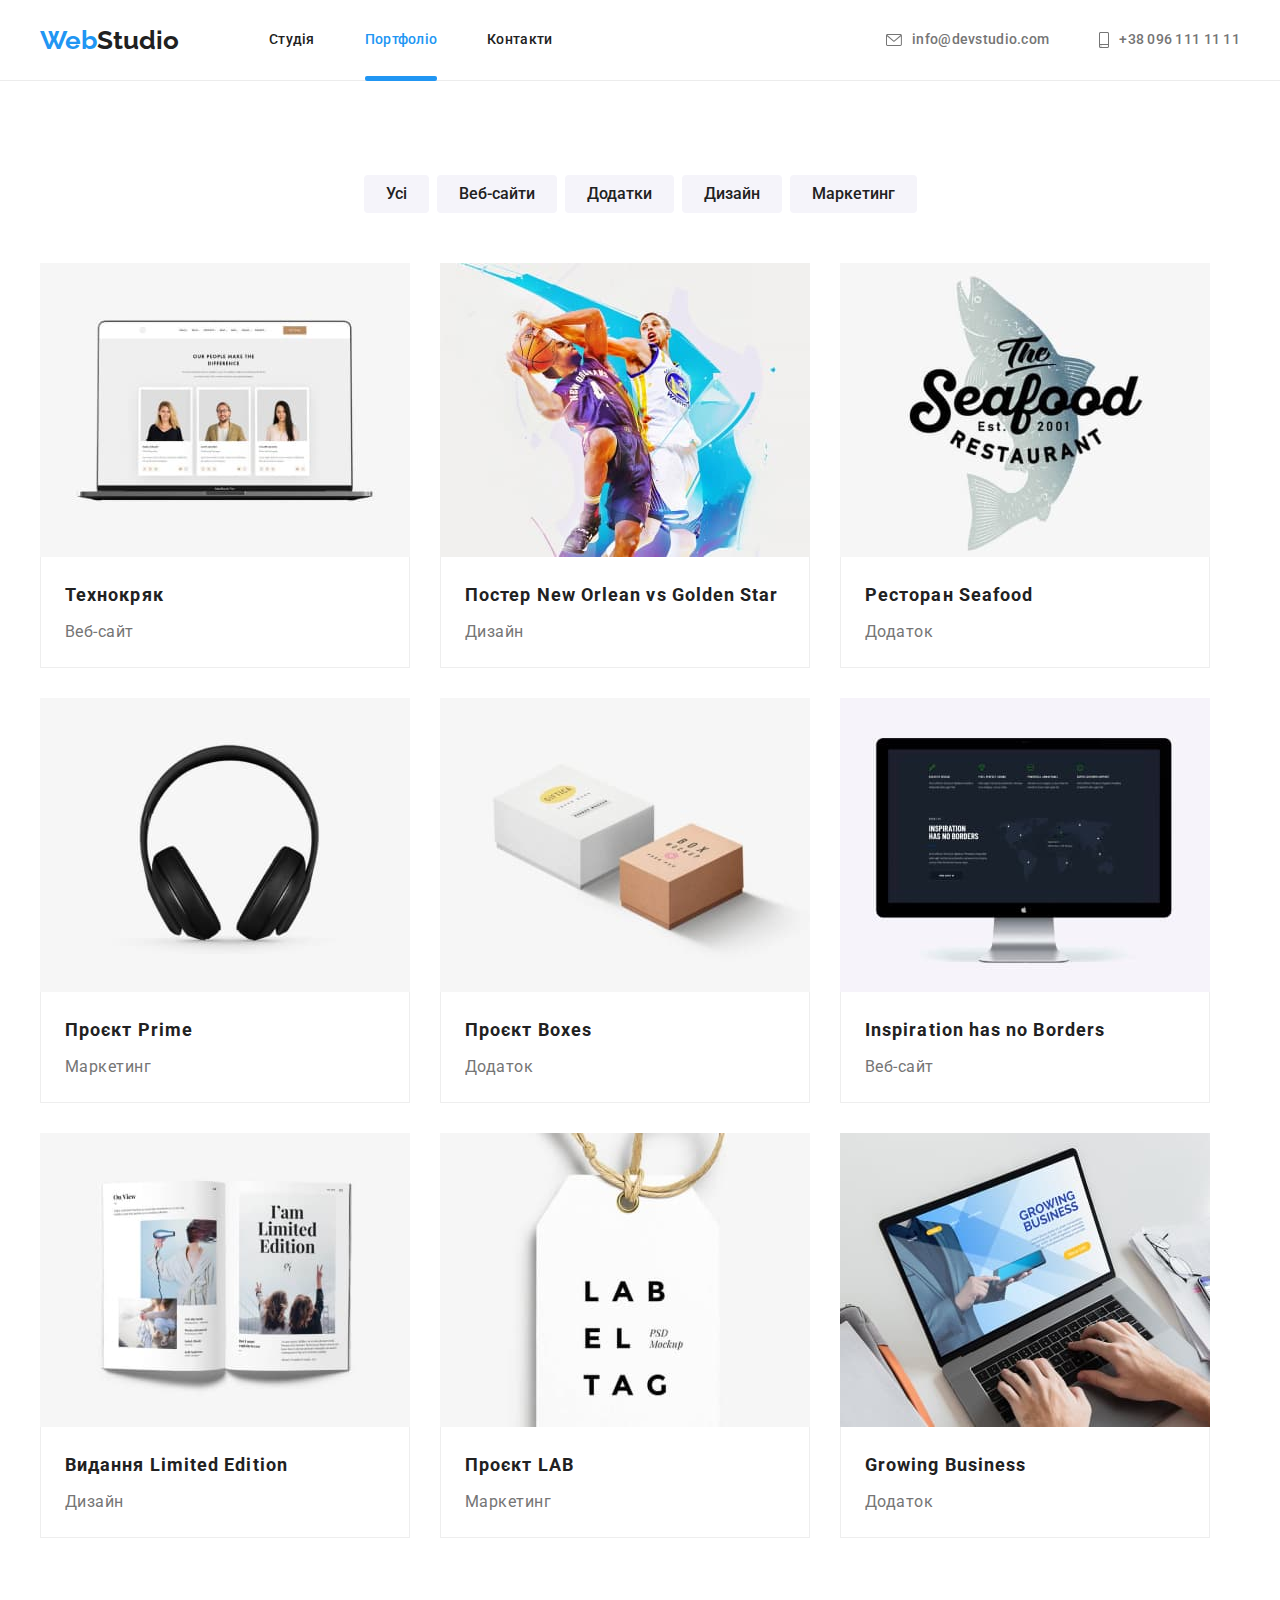
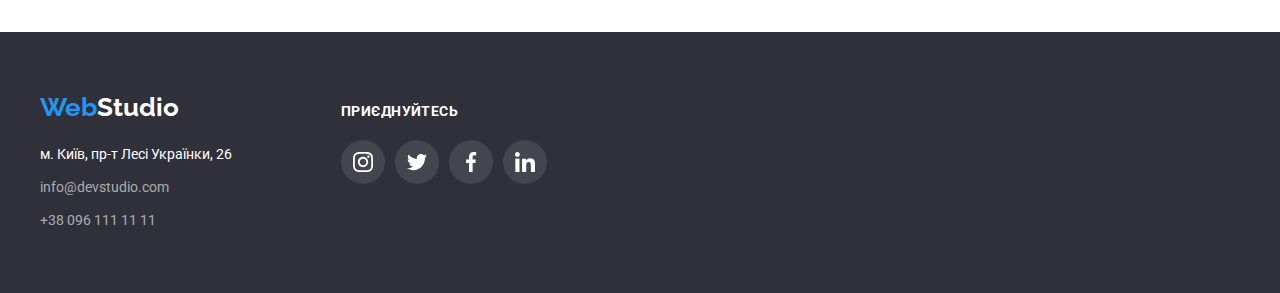
==== portfolio.html @ 29f0654b "start" ====
<!DOCTYPE html>
<html lang="uk">
<head>
    <meta charset="UTF-8">
    <meta http-equiv="X-UA-Compatible" content="IE=edge">
    <meta name="viewport" content="width=device-width, initial-scale=1.0">
    <title>Портфоліо</title>
    <link rel="preconnect" href="https://fonts.googleapis.com">
    <link rel="preconnect" href="https://fonts.gstatic.com" crossorigin>
    <link href="https://fonts.googleapis.com/css2?family=Raleway:wght@700&family=Roboto:wght@400;500;700;900&display=swap" rel="stylesheet">
    <link rel="stylesheet" href="https://cdnjs.cloudflare.com/ajax/libs/modern-normalize/1.1.0/modern-normalize.min.css"
        integrity="sha512-wpPYUAdjBVSE4KJnH1VR1HeZfpl1ub8YT/NKx4PuQ5NmX2tKuGu6U/JRp5y+Y8XG2tV+wKQpNHVUX03MfMFn9Q=="
        crossorigin="anonymous" referrerpolicy="no-referrer" />
    <link rel="stylesheet" href="./css/reset.css">
    <link rel="stylesheet" href="css/styles.css">
</head>
<body>
        <!-- Шапка -->
        <header class="header">
                <div class="countainer">
                <div class="main-nav">
                    <nav class="main-nav">
                        <a class="main-logo" href="./index.html">
                            <span lang="en" class="web">Web</span><span lang="en" class="studio">Studio</span>
                        </a>
                        <ul class="site-nav list">
                            <li class="item"><a href="./index.html" class="link" style="padding: 24px 0 25px 0;">Студія</a></li>
                            <li class="item"><a href="./portfolio.html" class="link current" style="padding: 24px 0 25px 0;">Портфоліо</a></li>
                            <li class="item"><a href="" class="link" style="padding: 24px 0 25px 0;">Контакти</a></li>
                        </ul>
                        </nav>
                        <ul class="contact auth-nav">
                            <li class="item">
                                <a href="mailto:info@devstudio.com" class="auth-link link">
                                    <svg class="auth-icon" width="16" height="12px">
                                        <use href="./images/icon.svg#icon-envelope"></use>
                                    </svg> info@devstudio.com</a>
                            </li>
                            <li class="item">
                                <a href="tel:+380961111111" class="auth-link link">
                                    <svg class="auth-icon" width="10px" height="16px">
                                        <use href="./images/icon.svg#icon-smartphone"></use>
                                    </svg> +38 096 111 11 11
                                </a>
                            </li>
                        </ul>
                        </div>
                        </div>
        </header>
        <main class="section">
            <section class="button">
             <div class="countainer">
                <h1 hidden>Кнопки</h1>
                <div class="marg-button">
                <ul class="all-button">
                    <li class="button-item">
                        <button class="main-button" type="button">Усі</button>
                    </li>
                    <li class="button-item">
                        <button class="main-button" type="button">Веб-сайти</button>
                    </li>
                    <li class="button-item">
                        <button class="main-button" type="button">Додатки</button>
                    </li>
                    <li class="button-item">
                        <button class="main-button" type="button">Дизайн</button>
                    </li>
                    <li class="button-item">
                        <button class="main-button" type="button">Маркетинг</button>
                    </li> 
                </ul>
                </div>
                 <ul class="project">
                    <li class="project-item">
                            <a href="#" class="project-bottom-link">
                                <div class="project-bottom-info">
                                    <img src="./images/note.jpg" alt="Firstpic" width="370">
                                    <p class="project-bottom-text">Ресурс пропонує комплексні пропозиції з різним рівнем функціоналу та сервісів. Все це
                                        дозволить відвідувачу отримати вичерпні відомості про компанію чи приватну особу.</p>
                                </div>
                                    <div class="card-name">
                                        <h2 class="project-titel">Технокряк</h2>
                                        <p class="project-product">Веб-сайт</p>
                                    </div>
                            </a>
                    </li>
                    <li class="project-item">
                        <a href="#" class="project-bottom-link">
                            <div class="project-bottom-info">
                                <img src="./images/Poster.jpg" alt="New Orlean vs Golden Star" width="370">
                                <p class="project-bottom-text">Ресурс пропонує комплексні пропозиції з різним рівнем функціоналу та сервісів. Все це
                                    дозволить відвідувачу отримати вичерпні відомості про компанію чи приватну особу.</p>
                            </div>
                                <div class="card-name">
                                    <h2 class="project-titel">Постер New Orlean vs Golden Star</h2>
                                    <p class="project-product">Дизайн</p>
                                </div>
                        </a>
                    </li>
                    <li class="project-item">
                        <a href="#" class="project-bottom-link">
                            <div class="project-bottom-info">
                                <img src="./images/Restaurant.jpg" alt="Seafood Restaurant" width="370">
                                <p class="project-bottom-text">Ресурс пропонує комплексні пропозиції з різним рівнем функціоналу та сервісів. Все це
                                    дозволить відвідувачу отримати вичерпні відомості про компанію чи приватну особу.</p>
                            </div>
                                <div class="card-name">
                                    <h2 class="project-titel">Ресторан Seafood</h2>
                                    <p class="project-product">Додаток</p>
                                </div>
                        </a>
                    </li>
                    <li class="project-item">
                        <a href="#" class="project-bottom-link">
                            <div class="project-bottom-info">
                                <img src="./images/Prime.jpg" alt="Prime" width="370">
                                <p class="project-bottom-text">Ресурс пропонує комплексні пропозиції з різним рівнем функціоналу та сервісів. Все це
                                    дозволить відвідувачу отримати вичерпні відомості про компанію чи приватну особу.</p>
                            </div>
                                <div class="card-name">
                                    <h2 class="project-titel">Проєкт Prime</h2>
                                    <p class="project-product">Маркетинг</p>
                                </div>
                        </a>
                    </li>
                    <li class="project-item">
                        <a href="#" class="project-bottom-link">
                            <div class="project-bottom-info">
                                <img src="./images/Boxes.jpg" alt="Boxes" width="370">
                                <p class="project-bottom-text">Ресурс пропонує комплексні пропозиції з різним рівнем функціоналу та сервісів. Все це
                                    дозволить відвідувачу отримати вичерпні відомості про компанію чи приватну особу.</p>
                            </div>
                                <div class="card-name">
                                    <h2 class="project-titel">Проєкт Boxes</h2>
                                    <p class="project-product">Додаток</p>
                                </div>
                        </a>
                    </li>
                    <li class="project-item">
                        <a href="#" class="project-bottom-link">
                         <div class="project-bottom-info">
                             <img src="./images/InspirationhasnoBorders.jpg" alt="Inspiration has no Borders" width="370">
                             <p class="project-bottom-text">Ресурс пропонує комплексні пропозиції з різним рівнем функціоналу та сервісів. Все це
                                дозволить відвідувачу отримати вичерпні відомості про компанію чи приватну особу.</p>
                         </div>
                            <div class="card-name">
                                <h2 class="project-titel">Inspiration has no Borders</h2>
                                <p class="project-product">Веб-сайт</p>
                            </div>
                        </a>
                    </li>
                    <li class="project-item">
                        <a href="#" class="project-bottom-link">
                         <div class="project-bottom-info">
                             <img src="./images/LE.jpg" alt="Limited Edition" width="370">
                             <p class="project-bottom-text">Ресурс пропонує комплексні пропозиції з різним рівнем функціоналу та сервісів. Все це
                                дозволить відвідувачу отримати вичерпні відомості про компанію чи приватну особу.</p>
                         </div>
                            <div class="card-name">
                                <h2 class="project-titel">Видання Limited Edition</h2>
                                <p class="project-product">Дизайн</p>
                            </div>
                        </a>
                    </li>
                    <li class="project-item">
                        <a href="#" class="project-bottom-link">
                            <div class="project-bottom-info">
                                <img src="./images/LAB.jpg" alt="LAB" width="370">
                                <p class="project-bottom-text">Ресурс пропонує комплексні пропозиції з різним рівнем функціоналу та сервісів. Все це
                                    дозволить відвідувачу отримати вичерпні відомості про компанію чи приватну особу.</p>
                            </div>
                                <div class="card-name">
                                    <h2 class="project-titel">Проєкт LAB</h2>
                                    <p class="project-product">Маркетинг</p>
                                </div>
                        </a>
                    </li>
                    <li class="project-item">
                        <a href="#" class="project-bottom-link">
                            <div class="project-bottom-info">
                                <img src="./images/GrowingBusiness.jpg" alt="Growing Business" width="370">
                                <p class="project-bottom-text">Ресурс пропонує комплексні пропозиції з різним рівнем функціоналу та сервісів. Все це
                                    дозволить відвідувачу отримати вичерпні відомості про компанію чи приватну особу.</p>
                            </div>
                                <div class="card-name">
                                    <h2 class="project-titel">Growing Business</h2>
                                    <p class="project-product">Додаток</p>
                                </div>
                        </a>
                    </li>
                </ul>
             </div>
            </section>
        </main>
        <footer class="page-footer ">
            <div class="countainer footer-countainer">
                <div class="footer-address">
                    <a href="./index.html">
                        <span lang="en" class="web">Web</span><span lang="en" class="studio-footer">Studio</span>
                    </a>
                    <address>
                        <ul class="address-page" style="font-style: normal;">
                            <li style="margin-bottom: 9px;">
                                <a class="street" href="https://goo.gl/maps/V4T1d4C4mNGTJnJD9" target="_blank"
                                    rel="noopener noreferrer"> м.
                                    Київ, пр-т Лесі Українки, 26</a>
                            </li>
                            <li style="margin-bottom: 9px;">
                                <a class="link" href="mailto:info@devstudio.com">info@devstudio.com</a>
                            </li>
                            <li>
                                <a class="link" href="tel:+380961111111">+38 096 111 11 11</a>
                            </li>
                        </ul>
                    </address>
                </div>
                <div class="footer-social">
                    <h2 class="soc-title">приєднуйтесь</h2>
                    <ul class="footer-soc-list">
                        <li class="footer-soc-item">
                            <a href="" class="footer-soc-link link">
                                <svg class="footer-soc-icon" width="20" height="20">
                                    <use href="./images/icon.svg#icon-instagram"></use>
                                </svg>
                            </a>
                        </li>
                        <li class="footer-soc-item"><a href="" class="footer-soc-link link">
                                <svg class="footer-soc-icon" width="20" height="20">
                                    <use href="./images/icon.svg#icon-twitter"></use>
                                </svg>
                            </a>
                        </li>
                        <li class="footer-soc-item">
                            <a href="" class="footer-soc-link link">
                                <svg class="footer-soc-icon" width="20" height="20">
                                    <use href="./images/icon.svg#icon-facebook"></use>
                                </svg>
                            </a>
                        </li>
                        <li class="footer-soc-item">
                            <a href="" class="footer-soc-link link">
                                <svg class="footer-soc-icon" width="20" height="20">
                                    <use href="./images/icon.svg#icon-linkedin"></use>
                                </svg>
                            </a>
                        </li>
                    </ul>
                </div>
            </div>
        </footer>
</body>
</html>
---- css/styles.css ----
body {
font-family: 'Roboto', sans-serif;
background-color: #fff;
color: #757575;
}

:root {
    --brand-color: #212121;
    --bluebrand-clor: #2196f3;
    --discription-color: #757575; 
    --margin-bottom:10px;
}

ul {
    list-style: none;
}

a {
    text-decoration: none;
}
/* logo*/

.web {
    color: var(--bluebrand-clor);
    font-family: 'Raleway';
    font-style: normal;
    font-weight: 700;
    font-size: 26px;
    line-height: 1.19;
}

.studio {
    color: var(--brand-color);
    font-family: 'Raleway';
    font-style: normal;
    font-weight: 700;
    font-size: 26px;
    line-height: 1.19;
}

/* nav */

.countainer {
    height: 100%;
    width: 1200px;
    padding: 0 15px;
    margin: 0 auto;
}

.section {
    padding-top: 94px;
    padding-bottom: 94px;
}

.header {
    height: 80px;
    border-bottom: 1px solid #ECECEC;
}

.main-nav {
    height: 100%;
    display: flex;
    align-items: center;
}

.site-nav {
   display: flex; 
   margin-left: 90px;
}

.site-nav .item  + .item {
    margin-left: 50px;
}


.site-nav .link {
    position: relative;
    display: block;

    color: var(--brand-color);
    font-weight: 500;
    font-size: 14px;
    line-height: 1.14;
    letter-spacing: 0.02em;
}


.site-nav .link:hover,
.site-nav .link:focus {
    color: var(--bluebrand-clor);
}

.site-nav .link.current {
    color: var(--bluebrand-clor);
}

.link.current::after {
    position: absolute;
    display: inline;
    content: "";
    background-color: var(--bluebrand-clor);
    /* font-weight: 500;
    font-size: 14px;
    line-height: 1.14; */
    top: 68px;
    left: 0;
    width: 100%;
    height: 5px;
    border-radius: 2px;
}

.auth-link {
    display: flex;
    justify-content: center;
    align-items: center;
    color: var(--discription-color);
    font-weight: 500;
    font-size: 14px;
    line-height: 1.14;
    letter-spacing: 0.02em;
    
}

.auth-icon {
    margin-right: 10px;
    fill: var(--discription-color);
    
}

.auth-link:hover,
.auth-link:focus {
    color: var(--bluebrand-clor);

}

.auth-link:hover .auth-icon,
.auth-link:focus .auth-icon {
    fill: var(--bluebrand-clor);
    
}

.auth-nav {
  display: flex; 
  margin-left: auto; 
}

.auth-nav .item + .item {
    margin-left: 50px;

}

/* .auth-nav .link {
    color: var(--discription-color);
    font-weight: 500;
    font-size: 14px;
    line-height: 1.14;
}

.auth-nav .link:hover,
.auth-nav .link:focus {
    color: var(--bluebrand-clor);
} */


.hero {
    text-align: center;
    padding: 200px 0;
    border-radius: 4px;
    border: 0;
    margin: 0 auto;
    max-width: 1600px;

    background-image: linear-gradient(rgba(47, 48, 58, 0.4), rgba(47, 48, 58, 0.4)),
     url(../images/bg.jpg);
}
.hero-title {
    width: 696px;
    margin:auto;
    text-align: center;
    margin-bottom: 30px;

    text-transform: uppercase;
    color: #FFFFFF;
    font-weight: 900;
    font-size: 44px;
    line-height: 1.36;
    letter-spacing: 0.06em;
}

.hero-button {
    color: #FFFFFF;
    background-color: var(--bluebrand-clor);
    font-weight: 700;
    font-size: 16px;
    line-height: 1.87;
    cursor: pointer;
    letter-spacing: 0.06em;
    width: 216px;
    height: 50px;
    border-radius: 4px;
    border: none;
    transition: opacity 250ms cubic-bezier(0.4, 0, 0.2, 1);
    

}

.backdrop {
    width: 100%;
    height: 100%;
    position: fixed;
    top: 0%;
    background-color: rgba(0, 0, 0, 0.1);
    transition: opasity 2s;
    opacity: 1;
    transition: opacity 250ms cubic-bezier(0.4, 0, 0.2, 1);
}

.backdrop.is-hidden {
    opacity: 0;
    pointer-events: none;
}

.backdrop.is-hidden .modal {
    transform: scale(0.9);
    transition: transform 250ms cubic-bezier(0.4, 0, 0.2, 1);
}

.modal {
    width: 528px;
    min-height: 581px;
    background-color: #FFFFFF;
    border-radius: 4px;
    position: absolute;
    top: 50%;
    left: 50%;
    transform: scale(1) translate(-50%, -50%);
    transition: transform 250ms cubic-bezier(0.4, 0, 0.2, 1);
}

.button-look {
    background-color: transparent;
    border-radius: 50%;
    border: 1px solid rgba(0, 0, 0, 0.1);
    position: absolute;
    width: 30px;
    height: 30px;
    top: 10px;
    right: 10px;
}

/* .is-hidden {
    opacity: 0;
    pointer-events: none;
    visibility: hidden;
} */

.particular {
    padding-top: 47px;
    padding-bottom: 47px;
}


.particular-list {
    display: flex;
    gap: 30px;
}

.particular-list:not(:last-child) {
    margin-right: 30px;
}

.particular-content {
    background-color: #F5F4FA;
    width: 270px;
    height: 120px;
    display: flex;
    margin-bottom: 30px;
    align-items: center;
    justify-content: center;
    border-radius: 4px;

}


.particular-title {
    margin-bottom: var(--margin-bottom);

    color: var(--brand-color);
    font-style: normal;
    font-weight: 700;
    font-size: 14px;
    line-height: 1.14;
    
}

.particular-txt {
    color: var(--discription-color);
    font-size: 14px;
    line-height: 1.71;
    letter-spacing: 0.03;
    /* width: 270px; */
}

.work {
    padding-bottom: 94px;
}

.work-title {
    margin-bottom: 50px;
    text-align: center;

    color: var(--brand-color);
    font-weight: 700;
    font-size: 36px;
    line-height: 1.16;
}

.work-pic {
    display: flex;
    flex-wrap: wrap;
    
}


.work-item {
    width: calc((100% - 60px) / 3);
    
}

.work-item:not(:last-child) {
    margin-right: 30px;
}

.work-bottom-wrap {
    position: relative;

}

.work-bottom-text {
    position: absolute;
    bottom: 0;
    left: 0;
    color: #FFFFFF;
    background-color: rgba(47, 48, 58, 0.8);
    font-size: 14px;
    line-height: 1.14;
    font-weight: 700;
    text-transform: uppercase;
    padding: 27px;
    height: 70px;
    width: 370px;
    display: flex;
    text-align: center;
    justify-content: center;
}

.team {
    background-color: #F5F4FA;

}

.team-title {
    margin-bottom: 50px;
    text-align: center;

    color: var(--brand-color);
    font-weight: 700;
    font-size: 36px;
    line-height: 1.16;
}

.team-pic {
    display: flex;
    flex-wrap: wrap;
    margin: -15px;
}

.team-item {
    background: #FFFFFF;
    text-align: center;
    box-shadow: 0px 1px 3px rgba(0, 0, 0, 0.12), 0px 1px 1px rgba(0, 0, 0, 0.14), 0px 2px 1px rgba(0, 0, 0, 0.2);
    border-radius: 0px 0px 4px 4px;
    width: calc((100% - 120px) / 4);
    margin: 15px;
}

.team-names {
    padding: 30px 30px;
    text-align: center;
    justify-content: center;

}

.name {
    margin-bottom: var(--margin-bottom);

    color: var(--brand-color); 
    font-weight: 500;
    font-size: 16px;
    line-height: 1.18;
    text-align: center;
    letter-spacing: 0.03em;
}

.job {
    font-weight: 400;
    font-size: 16px;
    line-height: 1.18;
    text-align: center;
    letter-spacing: 0.03em;
    margin-bottom: 16px;

    
}

.name-soc-list {
    display: flex;
    justify-content: center;
    gap: 10px;
    
}

.name-soc-item {
    width: 44px;
    height: 44px;
    

}

.name-soc-link {
    width: 100%;
    height: 100%;
    display: flex;
    align-items: center;
    justify-content: center;
    border-radius: 50%;
    background-color: #FFFFFF;
    transition: background-color 0.25s ease-in-out;
}

.name-soc-icon {
    fill:  #AFB1B8;
    
}

.name-soc-link:hover, 
.name-soc-link:focus {
    background-color: var(--bluebrand-clor);
    
}

.name-soc-link:hover .name-soc-icon {
    fill: #FFFFFF;
    
}
.name-soc-link:focus .name-soc-icon {
    fill:  #FFFFFF;
    
}


.customers-title {
    margin-bottom: 50px;
    text-align: center;

    color: var(--brand-color);
    font-weight: 700;
    font-size: 36px;
    line-height: 1.16;
    letter-spacing: 0.03em;
}

.customers-list {
    display: flex;
    gap: 30px;  
}

.customers-item {
    width: calc((100% - 150px)/6);
    height: 92px; 
}

.customers-link {
    height: 100%;
    border: 1px solid #AFB1B8;
    border-radius: 4px;
    display: flex;
    align-items: center;
    justify-content: center;
    transform: scale(1);
    transition: transform 250ms ease-in-out;
}

.customers-icon {
    fill: #AFB1B8;
}

.customers-link:hover,
.customers-link:focus {
    border-color: var(--bluebrand-clor);
    
}

.customers-link:hover .customers-icon{
    fill: var(--bluebrand-clor);
    transform: scale(1);
    transition: transform 250ms ease-in-out;
    
}
.customers-link:focus .customers-icon {
    fill: var(--bluebrand-clor);
    transform: scale(1);
    transition: transform 250ms ease-in-out;
    
}

/* footer */
.page-footer {
    padding-bottom: 60px;
    padding-top: 60px;
    
    background-color: #2F303A;
    font-style: normal;
}
.footer-countainer {
    display: flex;
    align-items: baseline;
}


.footer-address {
    max-width: 231px;
    width: 100%;
    margin-right: 70px;
}

.address-page {
    margin-top: 20px;
}

.street {
    font-style: normal;
    color: #FFFFFF;
    font-size: 14px;
    line-height: 1.71;
}

.address-page .link {
    color:rgba(255, 255, 255, 0.6);
    font-size: 14px;
    line-height: 1.71;
    transition: background-color 0.25s ease-in-out;
}

.address-page .link:hover,
.address-page .link:focus {
    color: var(--bluebrand-clor);
    
}

.studio-footer{
    color: #FFFFFF;
    font-family: 'Raleway';
    font-weight: 700;
    font-size: 26px;
    line-height: 1.2;
    margin-bottom: 20px;
}

.soc-title {
    color: #FFFFFF;
    margin-bottom: 20px;

    font-weight: 700;
    font-size: 14px;
    line-height: 1.14;
    letter-spacing: 0.03em;
    text-transform: uppercase;
    
}

.footer-soc-list{ 
    display: flex;
    align-items: center;
    justify-content: center;
    
}

.footer-soc-link {
    display: flex;
    align-items: center;
    justify-content: center;
    width: 44px;
    height: 44px;
    border-radius: 50%;
    background-color:rgba(255, 255, 255, 0.1);
    transition: background-color 0.25s ease-in-out;
    
}

.footer-soc-item:not(:last-child) {
    margin-right: 10px;
}

.footer-soc-link:hover,
.footer-soc-link:focus {
    background-color: var(--bluebrand-clor);
    
}

.footer-soc-link:hover
.footer-soc-link:focus .footer-soc-icon {
    fill: #FFFFFF;
    
}

.footer-soc-icon {
    fill: #FFFFFF;
    
}

.marg-button {
    display: flex;
     text-align: center;
    justify-content: center;
    flex-wrap: wrap;
    
}
    
.all-button {
    text-align: center;
    justify-content: center;
    display: flex;
    flex-wrap: wrap;
    border-radius: 4px;
    margin-bottom: 50px;
    
    
}


.main-button {
    color:var(--brand-color) ;
    background-color: #F5F4FA;
    font-weight: 500;
    font-size: 16px;
    line-height: 1.62;
    cursor: pointer;
    border: 0;
    border-radius: 4px;
    padding: 6px 22px;
    transition: background-color 0.25s ease-in-out;
    
}

.button-item:hover,
.button-item:focus {
    box-shadow: 0px 1px 1px rgba(0, 0, 0, 0.12), 0px 4px 4px rgba(0, 0, 0, 0.06), 1px 4px 6px rgba(0, 0, 0, 0.16);
    transition: transform 250ms cubic-bezier(0.4, 0, 0.2, 1);
}

.button-item:not(:last-child) {
    margin-right: 8px;
}




.main-button:hover,
.main-button:focus {
    color: #fff;
    background-color: var(--bluebrand-clor);
    
}

.project {
    display: flex;
    flex-wrap: wrap;
    gap: 30px;
    

}

.project-item {
    width: calc((100% - 90px) / 3);
    border: 1px solid #EEEEEE;
    border: none;
}



.project-item:hover{
    box-shadow: 0px 1px 1px rgba(0, 0, 0, 0.12), 0px 4px 4px rgba(0, 0, 0, 0.06), 1px 4px 6px rgba(0, 0, 0, 0.16);
    transition: transform 250ms cubic-bezier(0.4, 0, 0.2, 1);
}

.project-bottom-link:hover .project-bottom-text {
    transform: translateY(0%);
    transition: transform 250ms cubic-bezier(0.4, 0, 0.2, 1);
}

.project-bottom-info {
    position: relative;
    overflow: hidden;
}

.project-bottom-text {
    position: absolute;
    top: 0;
    left: 0;
    color: rgba(255, 255, 255, 1);
    background-color: rgba(33, 150, 243, 0.9);
    line-height: 1.5;
    letter-spacing: 0.03em;
    padding: 63px;
    height: 100%;
    width: 370px;
    
    transform: translateY(100%);
    transition: transform 250ms cubic-bezier(0.4, 0, 0.2, 1);
}

.project-product {
    line-height: 30px;
    letter-spacing: 0.03em;
    color: var(--discription-color);
}

.card-name {
    display: block;
    padding: 20px 24px;
    text-align: start;
    border: 1px solid #EEEEEE;
    border-top: 0;
    
}

.project-titel{
    margin-bottom: 4px;
    
    color: var(--brand-color);
    font-weight: 700;
    font-size: 18px;
    line-height: 2;
    white-space: nowrap;
    letter-spacing: 0.06em;
}
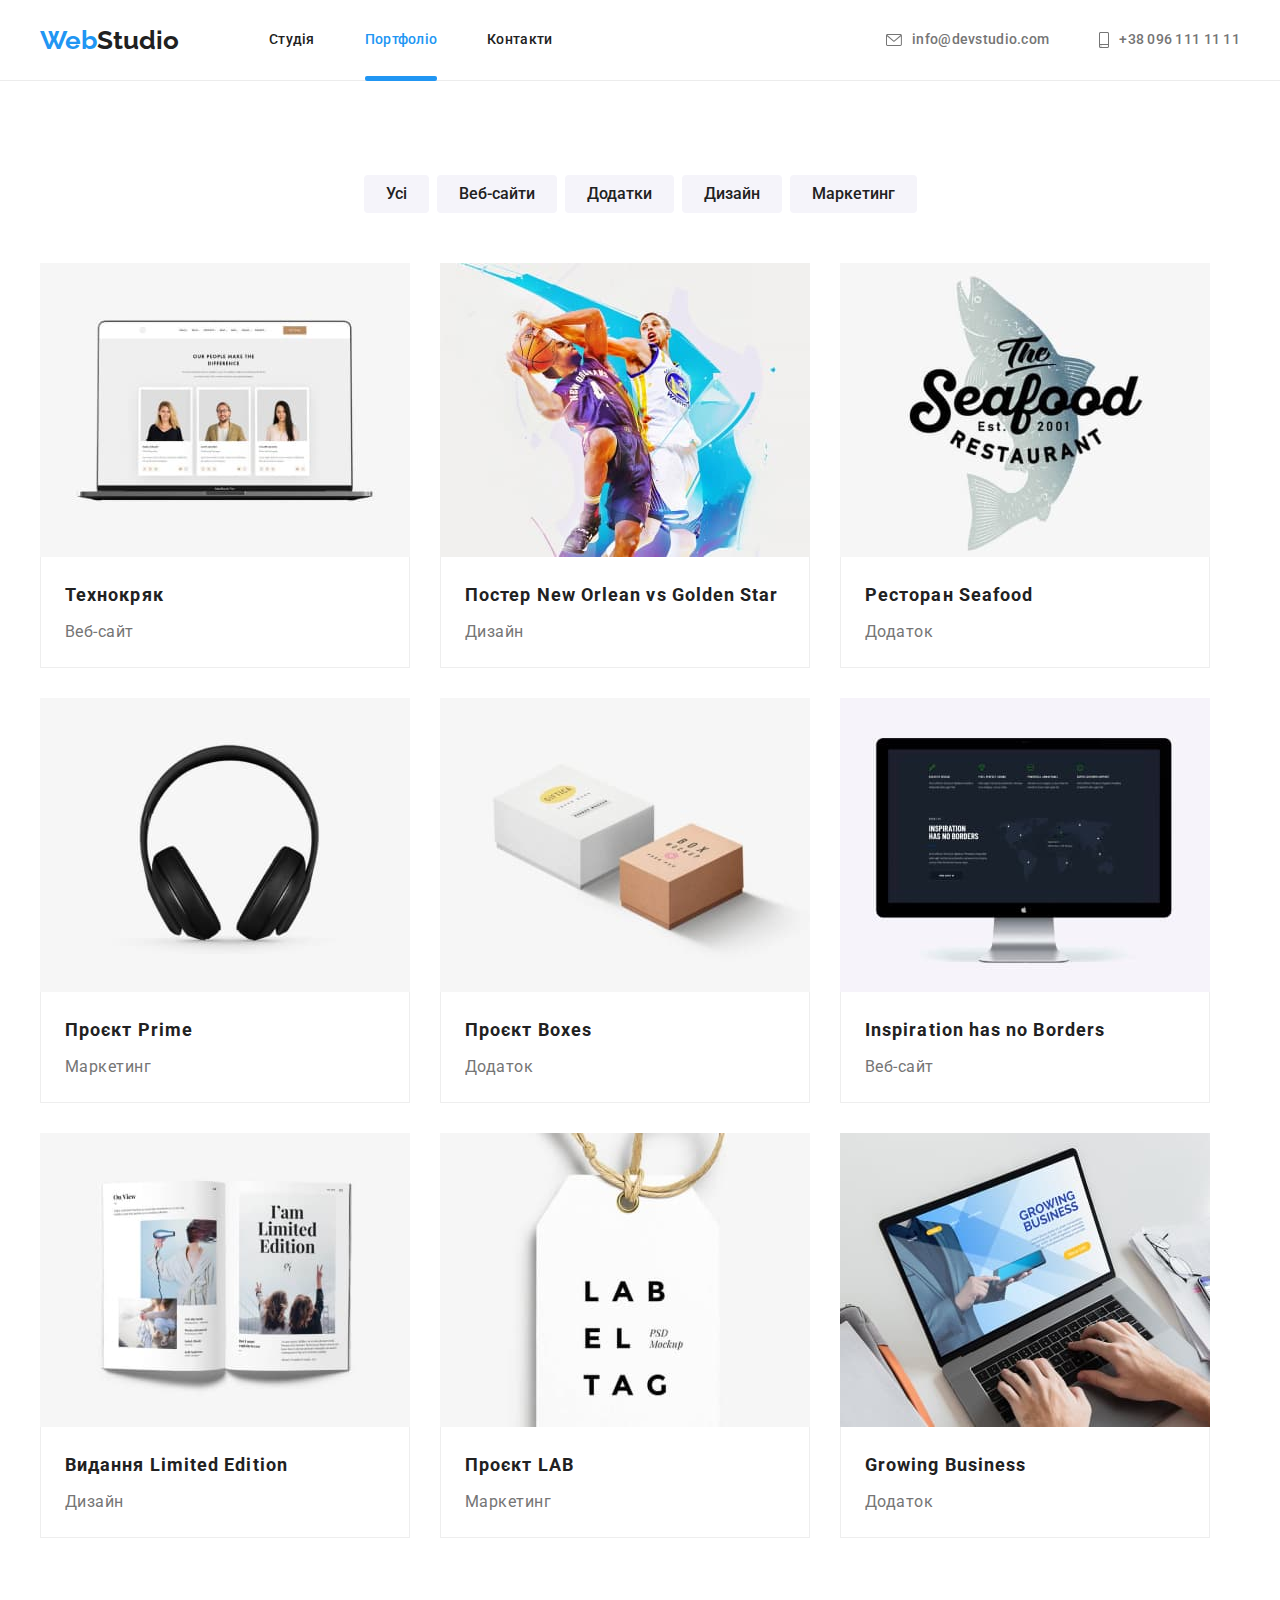
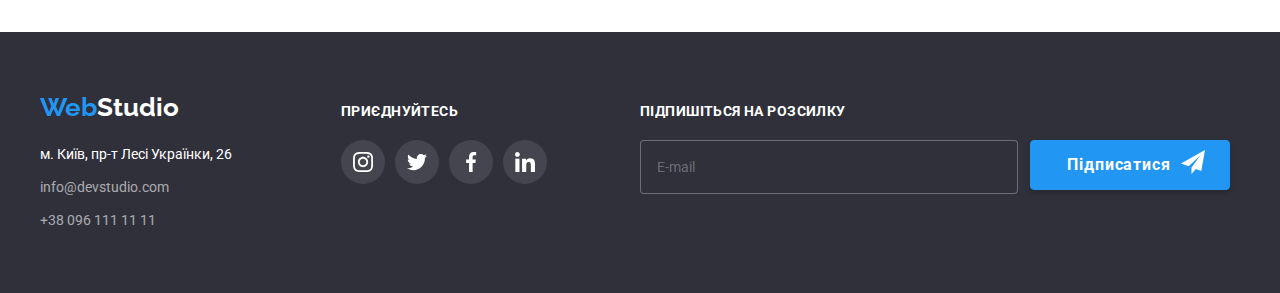
==== commit 615fb140: "homework" ====
--- a/portfolio.html
+++ b/portfolio.html
@@ -246,6 +246,20 @@
                         </li>
                     </ul>
                 </div>
+                <div class="subscribe">
+                    <div class="subscribe-item">
+                        <h2 class="subscribe-title">Підпишіться на розсилку</h2>
+                    </div>
+                    <form class="footer-form">
+                        <input type="footer-email" class="input-footer" name="footer-email" placeholder="E-mail" id="foote-email">
+                        <button type="submit" class="subscribe-button">Підписатися
+                            <svg class="subscribe-icon" width="24" height="24">
+                                <use href="./images/icon.svg#icon-icon-send"></use>
+                            </svg>
+                        </button>
+                    </form>
+                </div>
+                </div>
             </div>
         </footer>
 </body>
--- a/css/styles.css
+++ b/css/styles.css
@@ -225,6 +225,10 @@
     transition: transform 250ms cubic-bezier(0.4, 0, 0.2, 1);
 }
 
+.button-hero-icon:hover {
+    fill: var(--bluebrand-clor);
+}
+
 .modal {
     width: 528px;
     min-height: 581px;
@@ -235,6 +239,7 @@
     left: 50%;
     transform: scale(1) translate(-50%, -50%);
     transition: transform 250ms cubic-bezier(0.4, 0, 0.2, 1);
+    padding: 40px;
 }
 
 .button-look {
@@ -248,6 +253,183 @@
     right: 10px;
 }
 
+.modal-title {
+    font-weight: 700;
+    font-size: 20px;
+    line-height: 1.15;
+    text-align: center;
+    letter-spacing: 0.03em;
+    color: #212121;
+    margin-bottom: 12px;
+}
+
+.modal-field,
+.modal-label {
+    display: block;
+    margin-bottom: 20px;
+}
+
+.modal-input-wrap {
+    position: relative;
+}
+
+.modal-input {
+    width: 100%;
+    height: 45px;
+    border: 1px solid rgba(33, 33, 33, 0.2);
+    border-radius: 4px;
+    font-size: 14px;
+    color: rgba(117, 117, 117, 1);
+    padding-left: 30px;
+}
+
+.modal-input-icon {
+    position: absolute;
+    left: 12px;
+    top: 50%;
+    transform: translateY(-50%);
+}
+
+.modal-input:focus {
+    outline-color: var(--bluebrand-clor);
+}
+
+.modal-input:focus+.modal-input-icon {
+    fill: var(--bluebrand-clor);
+}
+
+
+.modal-label-text {
+    font-size: 12px;
+    margin-bottom: 5px;
+    display: block;
+    color: rgba(117, 117, 117, 1);
+}
+
+.modal-textarea {
+    width: 448px;
+    height: 120px;
+    left: 576px;
+    top: 519px;
+    border: 1px solid rgba(33, 33, 33, 0.2);
+    border-radius: 5px;
+    resize: none;
+    padding: 10px;
+}
+
+.modal-textarea:focus {
+    outline-color: var(--bluebrand-clor);
+}
+
+.modal-textarea::placeholder {
+    padding: 12px 16px;
+    font-weight: 400;
+    font-size: 12px;
+    line-height: 1.16px;
+    letter-spacing: 0.01em;
+}
+
+.check-text {
+    font-size: 12px;
+    font-weight: 400;
+    line-height: 1.16;
+    letter-spacing: 0.03em;
+    height: 24px;
+    color: rgba(117, 117, 117, 1);
+    display: flex;
+    position: relative;
+    align-items: center;
+}
+
+.check-text span {
+    width: 16px;
+    height: 15px;
+    border: 1px solid rgba(33, 33, 33, 1);
+    display: block;
+    border-radius: 4px;
+    margin-right: 5px;
+    display: flex;
+    align-items: center;
+    justify-content: center;
+    fill: transparent;
+}
+
+.agree {
+        font-weight: 400;
+         font-size: 14px;
+        line-height: 1.71;
+        letter-spacing: 0.03em;
+}
+
+.check-link {
+    color: var(--bluebrand-clor);
+    display: flex;
+    align-items: baseline;
+    justify-content: end;
+    margin-bottom: 2px;
+    margin-left: 3px;
+    text-decoration: underline;
+    font-weight: 400;
+    font-size: 14px;
+    line-height: 1.71;
+    letter-spacing: 0.03em;
+
+}
+
+
+
+.input-check:focus+.check-text span {
+    border-color: var(--bluebrand-clor);
+}
+
+.input-check:checked +.check-text span {
+    background-color: var(--bluebrand-clor);
+    border-color: transparent;
+    fill: #ffffff;
+}
+
+
+.button-modal-button {
+    width: 200px;
+    height: 50px;
+    left: 700px;
+    top: 713px;
+    align-items: center;
+    justify-content: center;
+    margin-left: 124px;
+    font-weight: 700;
+    font-size: 16px;
+    line-height: 1.87;
+    letter-spacing: 00.06em;
+    background: var(--bluebrand-clor);
+    color: #FFFFFF;
+    border: none;
+    border-radius: 4px;
+    box-shadow: 0px 4px 4px rgba(0, 0, 0, 0.15);
+
+}
+
+.button-modal-button:hover,
+.button-modal-button:focus {
+    background: var(--bluebrand-clor);
+    box-shadow: 0px 4px 4px rgba(0, 0, 0, 0.15);
+}
+
+.visually-hidden {
+    position: absolute;
+    width: 1px;
+    height: 1px;
+    margin: -1px;
+    border: 0;
+    padding: 0;
+
+
+    white-space: nowrap;
+    clip-path: inset(100%);
+    clip: rect(0 0 0 0);
+    overflow: hidden;
+}
+
 /* .is-hidden {
     opacity: 0;
     pointer-events: none;
@@ -617,6 +799,73 @@
 .footer-soc-icon {
     fill: #FFFFFF;
     
+}
+
+.subscribe {
+    padding-left: 93px;
+}
+
+
+.footer-form {
+    display: flex;
+}
+
+
+.subscribe-title {
+    font-weight: 700;
+    font-size: 14px;
+    line-height: 1.14;
+    letter-spacing: 0.03em;
+    text-transform: uppercase;
+    color: #FFFFFF;
+    margin-bottom: 20px;
+    display: flex;
+    align-items: baseline;
+    
+    
+}
+
+.input-footer {
+    background-color: rgba(47, 48, 58, 1);
+    color: #FFFFFF;
+    width: 358px;
+    height: 50px;
+    left: 815px;
+    top: 2784px;
+    border: 1px solid rgba(255, 255, 255, 0.3);
+    border-radius: 4px;
+    padding-left: 16px;
+    margin-right: 12px;
+
+}
+
+.input-footer::placeholder {
+    font-size: 14px;
+    color: rgba(255, 255, 255, 0.3);
+     padding-bottom: 15px;
+}
+
+.subscribe-button {
+    background-color: var(--bluebrand-clor);
+    color: #FFFFFF;
+    width: 200px;
+    height: 50px;
+    left: 1185px;
+    top: 2784px;
+    font-weight: 700;
+    font-size: 16px;
+    line-height: 1.87;
+    letter-spacing: 0.06em;
+    border: 1px solid var(--bluebrand-clor);
+    box-shadow: 0px 4px 4px rgba(0, 0, 0, 0.15);
+    border-radius: 4px;
+    padding-right: 28px;  
+}
+
+
+.subscribe-icon {
+    position: absolute;
+    margin-left: 10px;
 }
 
 .marg-button {
